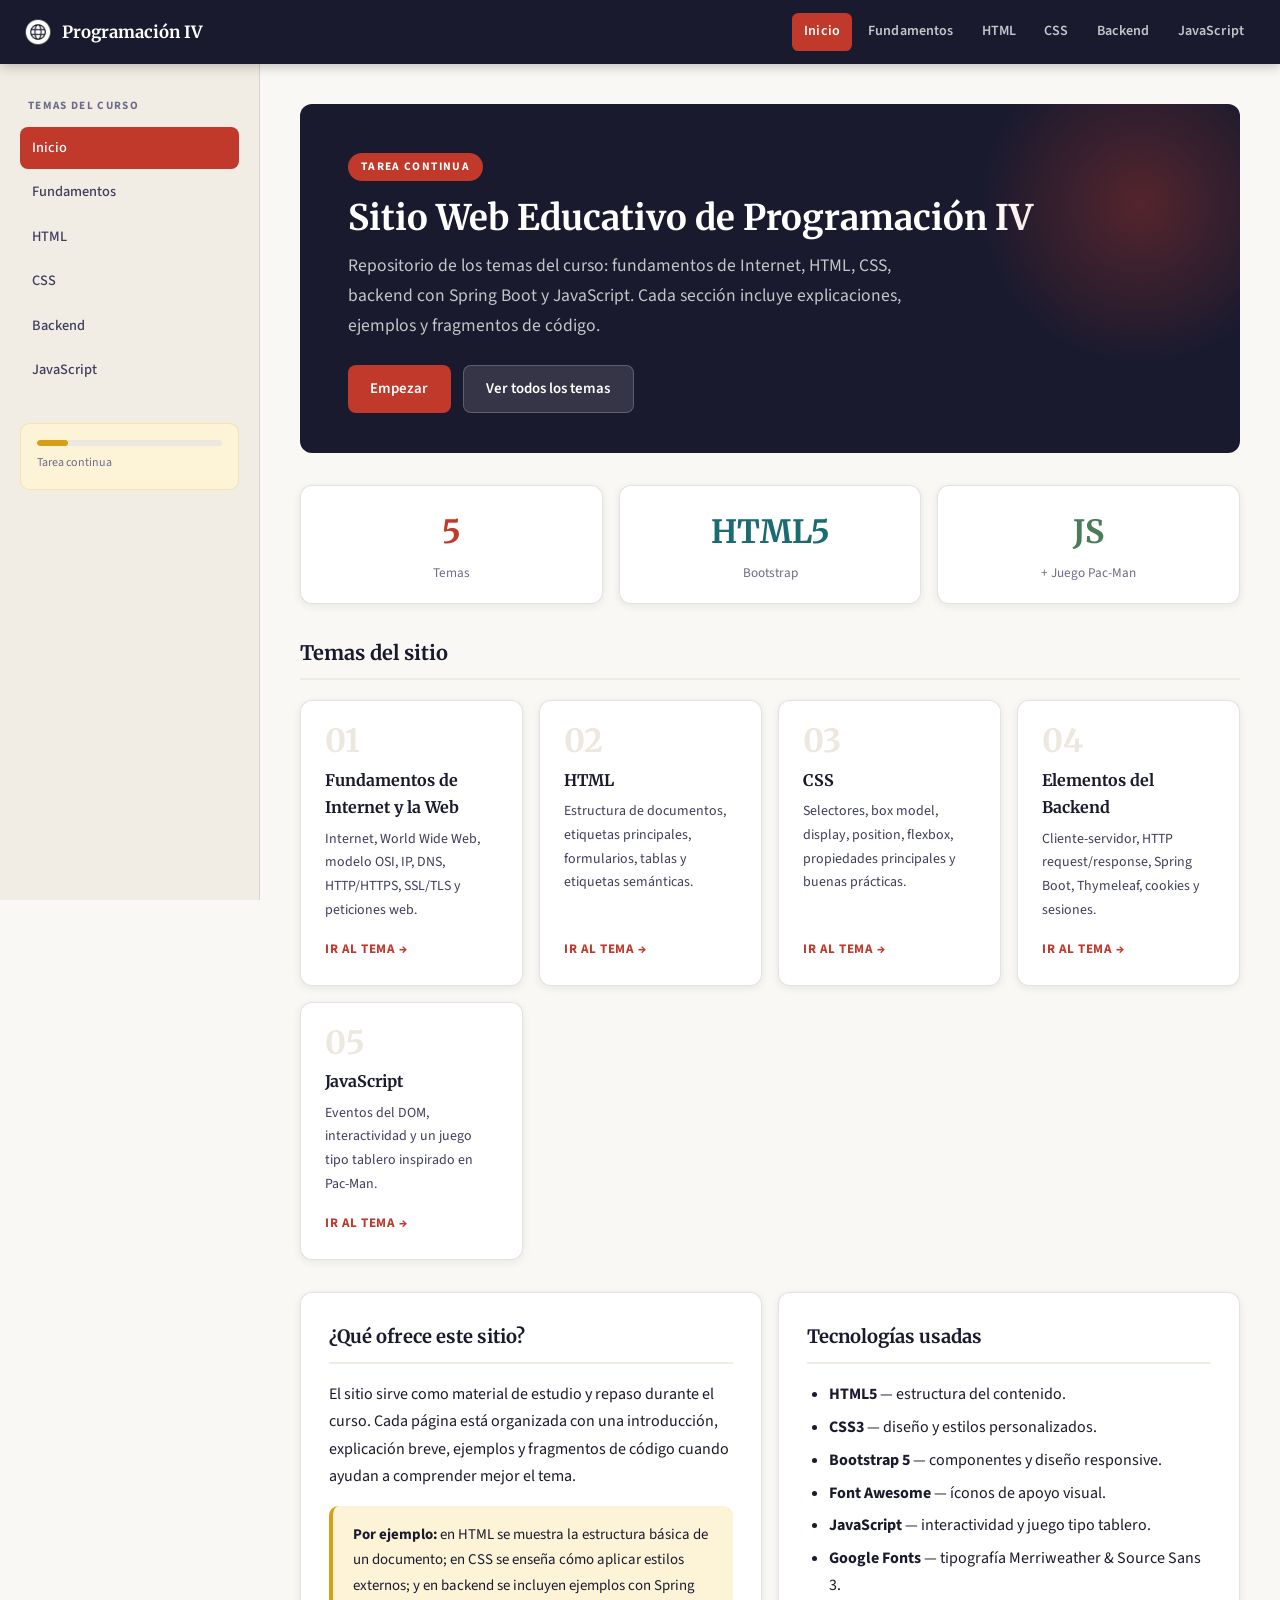
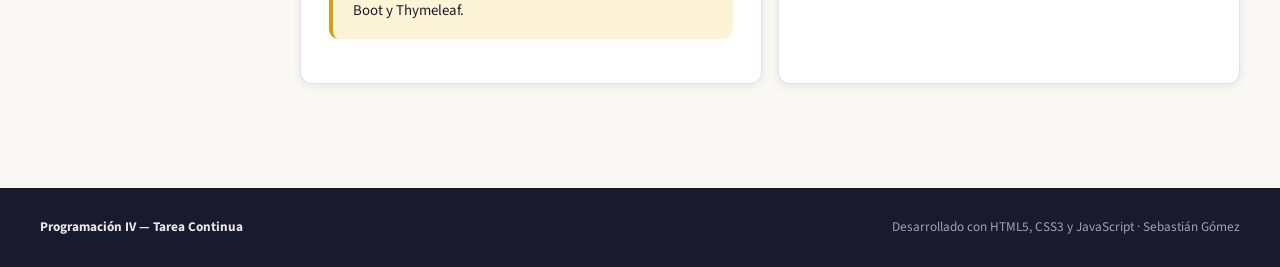
==== index.html @ 3679282c "Pagina terminada" ====
<!DOCTYPE html>
<html lang="es">
<head>
    <meta charset="UTF-8">
    <meta name="viewport" content="width=device-width, initial-scale=1.0">
    <title>Inicio | Programación IV</title>
    <link rel="stylesheet" href="css/styles.css">
</head>
<body>

<header class="topbar" id="topbar"></header>

<div class="page-shell">
    <aside class="sidebar" id="sidebar"></aside>

    <main class="content">
        <section class="hero-index">
            <span style="display:inline-block;background:var(--accent);color:#fff;font-size:.72rem;font-weight:700;letter-spacing:.12em;text-transform:uppercase;padding:.25rem .8rem;border-radius:99px;margin-bottom:1rem;">Tarea Continua</span>
            <h1>Sitio Web Educativo de Programación IV</h1>
            <p class="lead">Repositorio de los temas del curso: fundamentos de Internet, HTML, CSS, backend con Spring Boot y JavaScript. Cada sección incluye explicaciones, ejemplos y fragmentos de código.</p>
            <div class="hero-ctas">
                <a href="fundamentos.html" class="btn-edu btn-primary-edu">Empezar</a>
                <a href="#temas" class="btn-edu btn-ghost-edu">Ver todos los temas</a>
            </div>
        </section>


        <div style="display:flex;flex-wrap:wrap;gap:1rem;margin-bottom:2rem;">
            <div style="flex:1;min-width:140px;background:#fff;border:1px solid var(--rule);border-radius:.75rem;padding:1.2rem;box-shadow:var(--shadow-sm);text-align:center;">
                <div style="font-family:'Merriweather',serif;font-size:2rem;font-weight:700;color:var(--accent);">5</div>
                <div style="font-size:.83rem;color:var(--ink-muted);margin-top:.15rem;">Temas</div>
            </div>
            <div style="flex:1;min-width:140px;background:#fff;border:1px solid var(--rule);border-radius:.75rem;padding:1.2rem;box-shadow:var(--shadow-sm);text-align:center;">
                <div style="font-family:'Merriweather',serif;font-size:2rem;font-weight:700;color:var(--teal);">HTML5</div>
                <div style="font-size:.83rem;color:var(--ink-muted);margin-top:.15rem;">Bootstrap</div>
            </div>
            <div style="flex:1;min-width:140px;background:#fff;border:1px solid var(--rule);border-radius:.75rem;padding:1.2rem;box-shadow:var(--shadow-sm);text-align:center;">
                <div style="font-family:'Merriweather',serif;font-size:2rem;font-weight:700;color:var(--sage);">JS</div>
                <div style="font-size:.83rem;color:var(--ink-muted);margin-top:.15rem;">+ Juego Pac-Man</div>
            </div>
        </div>

        <!-- Temas -->
        <h2 class="section-heading" id="temas">Temas del sitio</h2>
        <div class="topic-grid">
            <a class="topic-card" href="fundamentos.html">
                <div class="tc-num">01</div>
                <h3>Fundamentos de Internet y la Web</h3>
                <p>Internet, World Wide Web, modelo OSI, IP, DNS, HTTP/HTTPS, SSL/TLS y peticiones web.</p>
                <span class="tc-link">Ir al tema →</span>
            </a>
            <a class="topic-card" href="html.html">
                <div class="tc-num">02</div>
                <h3>HTML</h3>
                <p>Estructura de documentos, etiquetas principales, formularios, tablas y etiquetas semánticas.</p>
                <span class="tc-link">Ir al tema →</span>
            </a>
            <a class="topic-card" href="css.html">
                <div class="tc-num">03</div>
                <h3>CSS</h3>
                <p>Selectores, box model, display, position, flexbox, propiedades principales y buenas prácticas.</p>
                <span class="tc-link">Ir al tema →</span>
            </a>
            <a class="topic-card" href="backend.html">
                <div class="tc-num">04</div>
                <h3>Elementos del Backend</h3>
                <p>Cliente-servidor, HTTP request/response, Spring Boot, Thymeleaf, cookies y sesiones.</p>
                <span class="tc-link">Ir al tema →</span>
            </a>
            <a class="topic-card" href="javascript.html">
                <div class="tc-num">05</div>
                <h3>JavaScript</h3>
                <p>Eventos del DOM, interactividad y un juego tipo tablero inspirado en Pac-Man.</p>
                <span class="tc-link">Ir al tema →</span>
            </a>
        </div>


        <div style="display:grid;grid-template-columns:1fr 1fr;gap:1rem;margin-bottom:2rem;">
            <div class="edu-card">
                <h2>¿Qué ofrece este sitio?</h2>
                <p>El sitio sirve como material de estudio y repaso durante el curso. Cada página está organizada con una introducción, explicación breve, ejemplos y fragmentos de código cuando ayudan a comprender mejor el tema.</p>
                <div class="callout tip">
                    <div><strong>Por ejemplo:</strong> en HTML se muestra la estructura básica de un documento; en CSS se enseña cómo aplicar estilos externos; y en backend se incluyen ejemplos con Spring Boot y Thymeleaf.</div>
                </div>
            </div>
            <div class="edu-card">
                <h2>Tecnologías usadas</h2>
                <ul>
                    <li><strong>HTML5</strong> — estructura del contenido.</li>
                    <li><strong>CSS3</strong> — diseño y estilos personalizados.</li>
                    <li><strong>Bootstrap 5</strong> — componentes y diseño responsive.</li>
                    <li><strong>Font Awesome</strong> — íconos de apoyo visual.</li>
                    <li><strong>JavaScript</strong> — interactividad y juego tipo tablero.</li>
                    <li><strong>Google Fonts</strong> — tipografía Merriweather &amp; Source Sans 3.</li>
                </ul>
            </div>
        </div>
    </main>
</div>

<footer>
    <div><strong>Programación IV — Tarea Continua</strong></div>
    <div>Desarrollado con HTML5, CSS3 y JavaScript · Sebastián Gómez</div>
</footer>

<script src="js/nav.js"></script>
</body>
</html>
---- css/styles.css ----
@import url('https://fonts.googleapis.com/css2?family=Merriweather:wght@400;700&family=Source+Sans+3:wght@400;500;600;700&family=Fira+Code:wght@400;500&display=swap');

/* ── Design Tokens ─────────────────────────────── */
:root {
  --ink:       #1a1a2e;
  --ink-soft:  #3d3d5c;
  --ink-muted: #6b6b8a;
  --parchment: #faf8f4;
  --cream:     #f2ede4;
  --cream-alt: #ede8df;
  --accent:    #c0392b;
  --accent-lt: #f9e4e2;
  --gold:      #d4a017;
  --gold-lt:   #fdf3d7;
  --teal:      #1a6b72;
  --teal-lt:   #e0f2f3;
  --sage:      #4a7c59;
  --sage-lt:   #e6f2eb;
  --rule:      rgba(26,26,46,.12);
  --shadow-sm: 0 2px 8px rgba(26,26,46,.08);
  --shadow-md: 0 6px 20px rgba(26,26,46,.11);
  --shadow-lg: 0 16px 40px rgba(26,26,46,.14);
  --r:         .75rem;
  --navbar-h:  64px;
}

/* ── Reset & Base ──────────────────────────────── */
*, *::before, *::after { box-sizing: border-box; margin: 0; padding: 0; }
html { scroll-behavior: smooth; font-size: 16px; }
body {
  font-family: 'Source Sans 3', sans-serif;
  background: var(--parchment);
  color: var(--ink);
  line-height: 1.7;
  min-height: 100vh;
  display: flex;
  flex-direction: column;
}
a { color: var(--accent); text-decoration: none; }
a:hover { text-decoration: underline; }
img { max-width: 100%; display: block; }

/* ── Topbar ─────────────────────────────────────── */
.topbar {
  height: var(--navbar-h);
  background: var(--ink);
  display: flex;
  align-items: center;
  padding: 0 1.5rem;
  position: sticky;
  top: 0;
  z-index: 100;
  box-shadow: 0 2px 12px rgba(0,0,0,.25);
  gap: 1rem;
}
.topbar-brand {
  display: flex; align-items: center; gap: .6rem;
  font-family: 'Merriweather', serif;
  font-size: 1.05rem; font-weight: 700;
  color: #fff; white-space: nowrap;
  text-decoration: none;
}
.topbar-brand img { height: 28px; filter: brightness(0) invert(1); }
.topbar-brand:hover { text-decoration: none; color: #fff; }
.topbar-spacer { flex: 1; }
.topbar-nav { display: flex; align-items: center; gap: .25rem; }
.topbar-nav a {
  color: rgba(255,255,255,.75);
  font-size: .88rem; font-weight: 600;
  padding: .45rem .75rem;
  border-radius: .4rem;
  transition: background .15s, color .15s;
  letter-spacing: .01em;
}
.topbar-nav a:hover, .topbar-nav a.active {
  background: rgba(255,255,255,.12);
  color: #fff; text-decoration: none;
}
.topbar-nav a.active { background: var(--accent); color: #fff; }

/* Mobile menu */
.menu-toggle {
  display: none; background: none; border: none;
  color: #fff; font-size: 1.4rem; cursor: pointer; padding: .4rem;
}

/* ── Layout Wrapper ─────────────────────────────── */
.page-shell {
  display: flex; flex: 1;
}

/* ── Sidebar ────────────────────────────────────── */
.sidebar {
  width: 260px; min-width: 260px;
  background: var(--cream);
  border-right: 1px solid var(--rule);
  padding: 2rem 1.25rem;
  position: sticky;
  top: var(--navbar-h);
  height: calc(100vh - var(--navbar-h));
  overflow-y: auto;
  flex-shrink: 0;
}
.sidebar-label {
  font-size: .7rem; font-weight: 700; letter-spacing: .12em;
  color: var(--ink-muted); text-transform: uppercase;
  margin-bottom: .75rem; padding-left: .5rem;
}
.sidebar-nav { list-style: none; display: flex; flex-direction: column; gap: .15rem; }
.sidebar-nav a {
  display: flex; align-items: center; gap: .65rem;
  padding: .55rem .75rem;
  border-radius: .5rem;
  font-size: .9rem; font-weight: 500;
  color: var(--ink-soft);
  transition: background .15s, color .15s;
}
.sidebar-nav a:hover { background: var(--cream-alt); color: var(--ink); text-decoration: none; }
.sidebar-nav a.active { background: var(--accent); color: #fff; }
.sidebar-nav a .icon { font-size: 1rem; width: 20px; text-align: center; }
.sidebar-progress {
  margin-top: 2rem; padding: 1rem; background: var(--gold-lt);
  border-radius: .6rem; border: 1px solid rgba(212,160,23,.2);
}
.sidebar-progress-title { font-size: .75rem; font-weight: 700; color: var(--ink-soft); margin-bottom: .6rem; letter-spacing: .05em; text-transform: uppercase; }
.prog-bar { height: 6px; background: var(--cream-alt); border-radius: 99px; overflow: hidden; }
.prog-fill { height: 100%; background: var(--gold); border-radius: 99px; width: 0; transition: width .6s ease; }

/* ── Main Content ───────────────────────────────── */
.content { flex: 1; min-width: 0; padding: 2.5rem 2.5rem 3rem; }

/* ── Breadcrumb ─────────────────────────────────── */
.breadcrumb-edu {
  display: flex; align-items: center; gap: .4rem;
  font-size: .82rem; color: var(--ink-muted);
  margin-bottom: 1.5rem;
}
.breadcrumb-edu a { color: var(--ink-muted); }
.breadcrumb-edu a:hover { color: var(--accent); }
.breadcrumb-edu .sep { opacity: .4; }
.breadcrumb-edu .cur { color: var(--accent); font-weight: 600; }

/* ── Hero Header ────────────────────────────────── */
.topic-header {
  background: var(--ink);
  color: #fff;
  border-radius: var(--r);
  padding: 2.5rem 2.5rem 2rem;
  margin-bottom: 2rem;
  position: relative;
  overflow: hidden;
}
.topic-header::before {
  content: '';
  position: absolute; inset: 0;
  background: url('data:image/svg+xml,<svg xmlns="http://www.w3.org/2000/svg" viewBox="0 0 400 200"><circle cx="340" cy="20" r="120" fill="rgba(255,255,255,.03)"/><circle cx="50" cy="180" r="80" fill="rgba(255,255,255,.02)"/></svg>') no-repeat;
  background-size: cover;
}
.topic-header > * { position: relative; }
.topic-badge {
  display: inline-block;
  background: var(--accent); color: #fff;
  font-size: .72rem; font-weight: 700; letter-spacing: .1em;
  text-transform: uppercase; padding: .25rem .75rem;
  border-radius: 99px; margin-bottom: 1rem;
}
.topic-header h1 {
  font-family: 'Merriweather', serif;
  font-size: 2rem; font-weight: 700;
  line-height: 1.25; margin-bottom: .75rem;
}
.topic-header .lead {
  font-size: 1.05rem; color: rgba(255,255,255,.78); max-width: 680px;
}
.topic-header .meta {
  display: flex; flex-wrap: wrap; gap: 1rem;
  margin-top: 1.25rem; font-size: .83rem; color: rgba(255,255,255,.55);
}
.topic-header .meta span { display: flex; align-items: center; gap: .35rem; }

/* ── Section Cards ──────────────────────────────── */
.edu-card {
  background: #fff;
  border: 1px solid var(--rule);
  border-radius: var(--r);
  padding: 1.75rem;
  margin-bottom: 1.5rem;
  box-shadow: var(--shadow-sm);
}
.edu-card + .edu-card { }
.edu-card h2 {
  font-family: 'Merriweather', serif;
  font-size: 1.15rem; font-weight: 700;
  color: var(--ink);
  padding-bottom: .6rem;
  border-bottom: 2px solid var(--cream);
  margin-bottom: 1.1rem;
  display: flex; align-items: center; gap: .5rem;
}
.edu-card h2 .num {
  background: var(--accent); color: #fff;
  font-family: 'Source Sans 3', sans-serif;
  font-size: .72rem; font-weight: 700;
  padding: .1rem .45rem; border-radius: .3rem;
  letter-spacing: .05em;
}
.edu-card h3 {
  font-size: 1rem; font-weight: 700;
  color: var(--ink-soft); margin: 1.1rem 0 .5rem;
}
.edu-card p { margin-bottom: .75rem; }
.edu-card ul, .edu-card ol { padding-left: 1.4rem; margin-bottom: .75rem; }
.edu-card li { margin-bottom: .35rem; }

/* ── Code Blocks ────────────────────────────────── */
.code-wrap { position: relative; margin: 1rem 0; }
.code-lang {
  position: absolute; top: .6rem; right: .75rem;
  font-family: 'Fira Code', monospace;
  font-size: .65rem; font-weight: 500; letter-spacing: .1em;
  color: rgba(255,255,255,.35); text-transform: uppercase;
  pointer-events: none;
}
pre {
  background: #16213e;
  border: 1px solid rgba(255,255,255,.07);
  border-radius: .6rem;
  padding: 1.3rem 1.5rem 1.3rem 1.25rem;
  overflow-x: auto;
  font-family: 'Fira Code', monospace;
  font-size: .88rem;
  line-height: 1.7;
  color: #e8eaf0;
}
pre code { font-family: inherit; color: inherit; background: none; }
code {
  font-family: 'Fira Code', monospace;
  font-size: .85em;
  background: var(--cream);
  color: var(--accent);
  padding: .1em .35em;
  border-radius: .25rem;
}

/* ── Callout / Note Boxes ───────────────────────── */
.callout {
  border-radius: .6rem;
  padding: 1rem 1.25rem;
  margin: 1rem 0;
  display: flex; gap: .75rem;
  font-size: .93rem;
}
.callout-icon { font-size: 1.2rem; flex-shrink: 0; margin-top: .1rem; }
.callout.info { background: var(--teal-lt); border-left: 4px solid var(--teal); }
.callout.info .callout-icon::before { content: 'ℹ️'; }
.callout.tip  { background: var(--gold-lt);  border-left: 4px solid var(--gold); }
.callout.tip  .callout-icon::before { content: '💡'; }
.callout.warn { background: var(--accent-lt); border-left: 4px solid var(--accent); }
.callout.warn .callout-icon::before { content: '⚠️'; }
.callout.good { background: var(--sage-lt); border-left: 4px solid var(--sage); }
.callout.good .callout-icon::before { content: '✅'; }
.callout p:last-child { margin-bottom: 0; }

/* ── Tables ─────────────────────────────────────── */
.edu-table-wrap { overflow-x: auto; margin: 1rem 0; }
.edu-table {
  width: 100%; border-collapse: collapse;
  font-size: .9rem;
}
.edu-table th {
  background: var(--ink); color: #fff;
  font-family: 'Source Sans 3', sans-serif;
  font-size: .78rem; font-weight: 700; letter-spacing: .06em; text-transform: uppercase;
  padding: .7rem 1rem; text-align: left;
}
.edu-table td { padding: .65rem 1rem; border-bottom: 1px solid var(--rule); vertical-align: top; }
.edu-table tr:nth-child(even) td { background: var(--cream); }
.edu-table tr:hover td { background: var(--gold-lt); }
.edu-table code { font-size: .82em; }

/* ── OSI Layer Cards ────────────────────────────── */
.osi-grid { display: grid; grid-template-columns: repeat(auto-fill, minmax(140px,1fr)); gap: .75rem; margin: 1rem 0; }
.osi-card {
  border-radius: .6rem; padding: .8rem; text-align: center;
  border: 1px solid var(--rule); font-size: .82rem;
  transition: transform .15s;
}
.osi-card:hover { transform: translateY(-2px); box-shadow: var(--shadow-sm); }
.osi-num { font-family: 'Merriweather', serif; font-size: 1.5rem; font-weight: 700; margin-bottom: .2rem; }
.osi-name { font-weight: 700; font-size: .85rem; }
.osi-desc { color: var(--ink-muted); font-size: .75rem; margin-top: .25rem; }

/* ── Index page specifics ───────────────────────── */
.hero-index {
  background: var(--ink);
  color: #fff; border-radius: var(--r);
  padding: 3rem 3rem 2.5rem;
  margin-bottom: 2rem; position: relative; overflow: hidden;
}
.hero-index::after {
  content: '';
  position: absolute; right: -60px; top: -60px;
  width: 320px; height: 320px;
  background: radial-gradient(circle, rgba(192,57,43,.35) 0%, transparent 70%);
  pointer-events: none;
}
.hero-index > * { position: relative; }
.hero-index h1 {
  font-family: 'Merriweather', serif;
  font-size: 2.2rem; line-height: 1.2; margin-bottom: .75rem;
}
.hero-index .lead { color: rgba(255,255,255,.75); font-size: 1.1rem; max-width: 600px; margin-bottom: 1.5rem; }
.hero-ctas { display: flex; flex-wrap: wrap; gap: .75rem; }
.btn-edu {
  display: inline-flex; align-items: center; gap: .4rem;
  padding: .65rem 1.4rem; border-radius: .5rem;
  font-weight: 600; font-size: .93rem;
  cursor: pointer; border: none; transition: filter .15s, transform .1s;
  text-decoration: none;
}
.btn-edu:hover { filter: brightness(1.08); transform: translateY(-1px); text-decoration: none; }
.btn-primary-edu { background: var(--accent); color: #fff; }
.btn-ghost-edu { background: rgba(255,255,255,.12); color: #fff; border: 1px solid rgba(255,255,255,.2); }
.btn-ghost-edu:hover { background: rgba(255,255,255,.18); color: #fff; }

/* Topic cards on index */
.topic-grid { display: grid; grid-template-columns: repeat(auto-fill, minmax(220px,1fr)); gap: 1rem; margin-bottom: 2rem; }
.topic-card {
  background: #fff; border: 1px solid var(--rule); border-radius: var(--r);
  padding: 1.5rem; display: flex; flex-direction: column;
  box-shadow: var(--shadow-sm); transition: box-shadow .2s, transform .2s;
  text-decoration: none; color: var(--ink);
}
.topic-card:hover { box-shadow: var(--shadow-md); transform: translateY(-3px); text-decoration: none; color: var(--ink); }
.topic-card .tc-num {
  font-family: 'Merriweather', serif;
  font-size: 2rem; font-weight: 700;
  color: var(--cream-alt); line-height: 1; margin-bottom: .6rem;
}
.topic-card .tc-icon { font-size: 1.8rem; margin-bottom: .5rem; }
.topic-card h3 { font-family: 'Merriweather', serif; font-size: 1rem; margin-bottom: .4rem; }
.topic-card p { font-size: .87rem; color: var(--ink-soft); flex: 1; margin-bottom: 1rem; }
.topic-card .tc-link {
  font-size: .82rem; font-weight: 700; color: var(--accent);
  letter-spacing: .04em; text-transform: uppercase;
  display: flex; align-items: center; gap: .3rem;
}

/* Section heading on index */
.section-heading {
  font-family: 'Merriweather', serif;
  font-size: 1.25rem; color: var(--ink);
  margin-bottom: 1.25rem;
  padding-bottom: .5rem;
  border-bottom: 2px solid var(--cream);
}

/* ── Footer ─────────────────────────────────────── */
footer {
  background: var(--ink); color: rgba(255,255,255,.6);
  font-size: .83rem; padding: 1.75rem 2.5rem;
  display: flex; justify-content: space-between; align-items: center;
  gap: 1rem; flex-wrap: wrap;
}
footer strong { color: rgba(255,255,255,.9); }

/* ── Game Styles ────────────────────────────────── */
.game-section { background: #fff; border: 1px solid var(--rule); border-radius: var(--r); padding: 1.75rem; margin-bottom: 1.5rem; }
.game-board {
  display: inline-grid;
  gap: 2px;
  background: #1a1a2e;
  padding: 8px;
  border-radius: .5rem;
  max-width: 100%; overflow: auto;
}
.game-cell {
  width: 34px; height: 34px;
  border-radius: 4px;
  display: flex; align-items: center; justify-content: center;
  font-size: 1.1rem; position: relative;
}
.wall { background: #2d3561; }
.path { background: #0a0f1f; cursor: default; }
.path .dot {
  width: 7px; height: 7px; border-radius: 50%;
  background: #f0c040; box-shadow: 0 0 4px #f0c040;
}
.player { background: #1a3a60; }
.enemy { background: #3a1a1a; }
.game-panel {
  background: var(--ink); color: #fff;
  border-radius: .6rem; padding: 1.25rem; font-size: .9rem;
}
.game-panel .stat { display: flex; justify-content: space-between; padding: .4rem 0; border-bottom: 1px solid rgba(255,255,255,.08); }
.game-panel .stat:last-of-type { border-bottom: none; }
.game-panel .stat strong { color: rgba(255,255,255,.55); font-weight: 600; }
.game-panel .stat span { font-weight: 700; color: #f0c040; }
.legend-item { display: flex; align-items: center; gap: .5rem; font-size: .82rem; color: rgba(255,255,255,.6); margin-top: .4rem; }
.legend-dot { width: 14px; height: 14px; border-radius: 3px; flex-shrink: 0; }

/* ── Responsive ─────────────────────────────────── */
@media (max-width: 900px) {
  .sidebar { display: none; }
  .sidebar.open { display: block; position: fixed; z-index: 99; top: var(--navbar-h); left: 0; height: calc(100vh - var(--navbar-h)); box-shadow: var(--shadow-lg); }
  .menu-toggle { display: block; }
  .content { padding: 1.5rem 1.25rem 2rem; }
  .hero-index { padding: 2rem 1.5rem; }
  .hero-index h1 { font-size: 1.7rem; }
  .topic-header { padding: 1.75rem 1.5rem; }
  .topic-header h1 { font-size: 1.5rem; }
  footer { flex-direction: column; padding: 1.5rem; text-align: center; }
  .topbar-nav { display: none; }
}
@media (max-width: 600px) {
  .topic-grid { grid-template-columns: 1fr 1fr; }
}
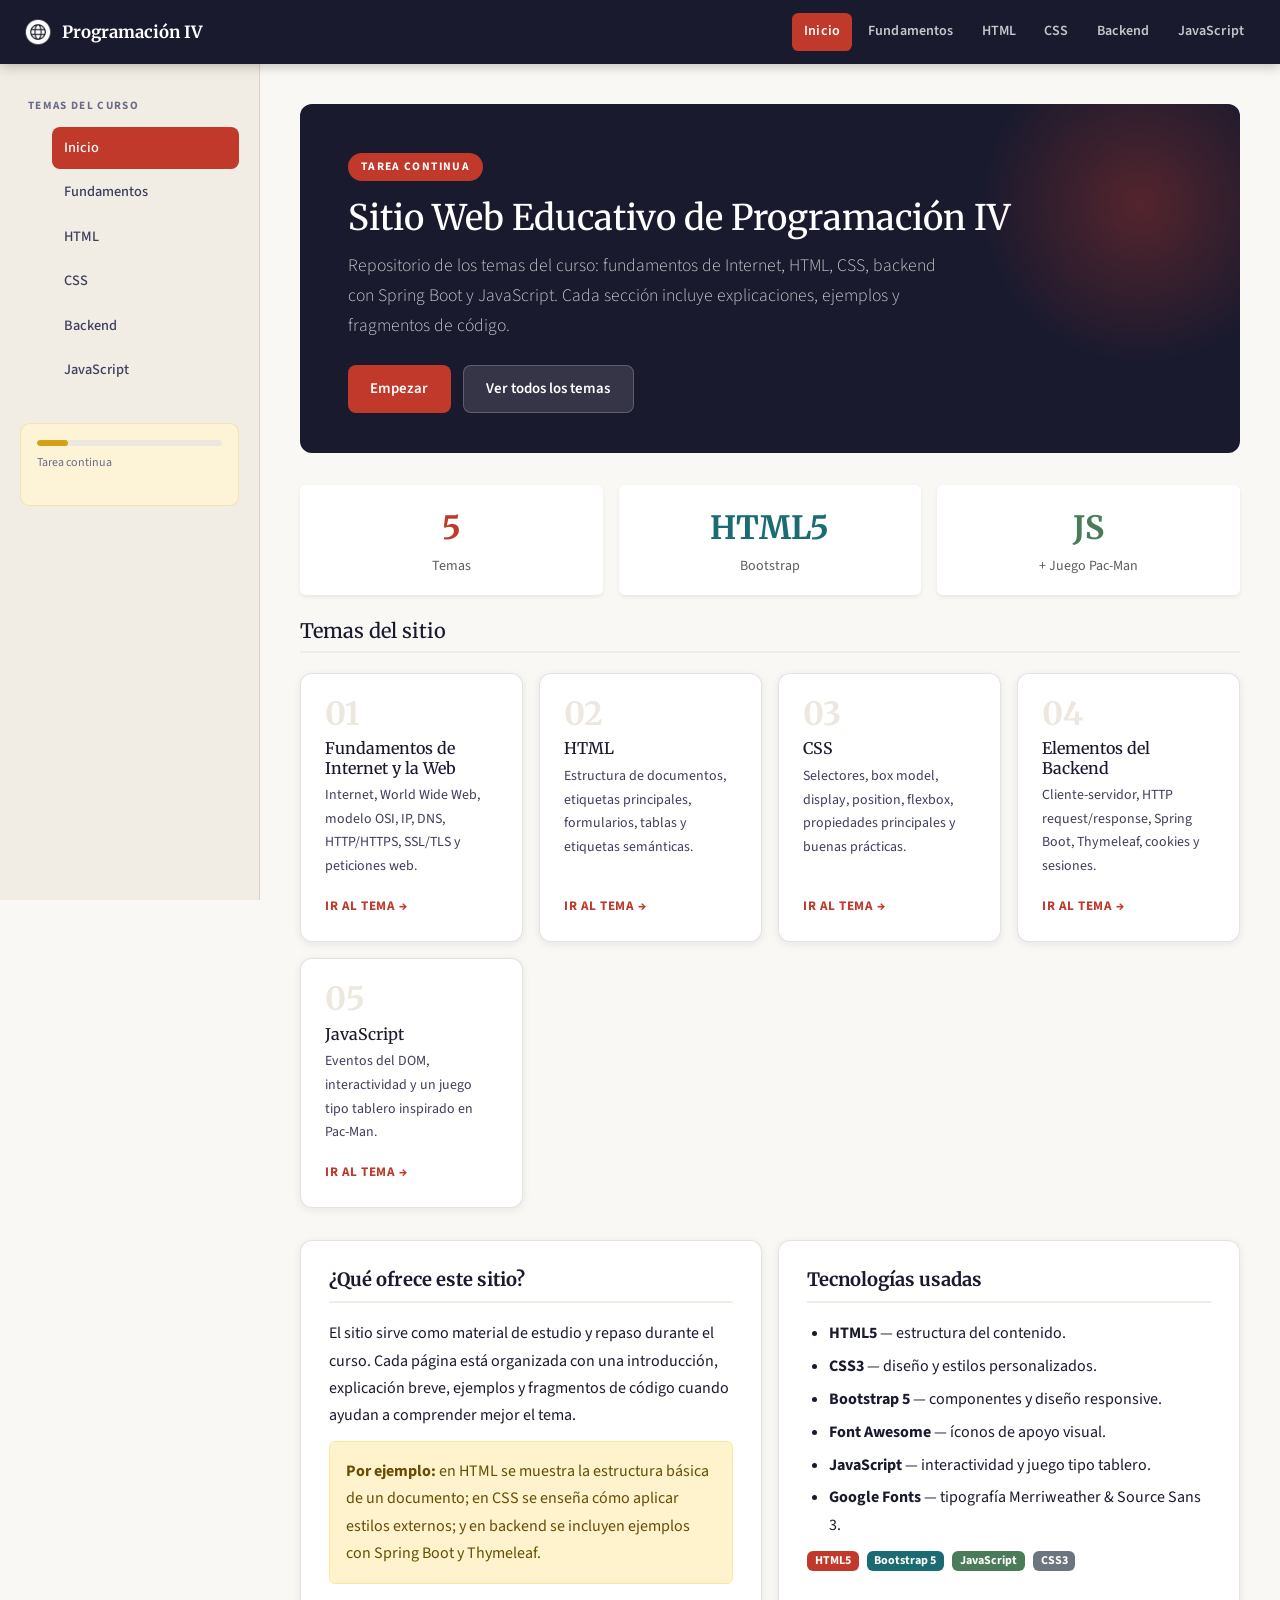
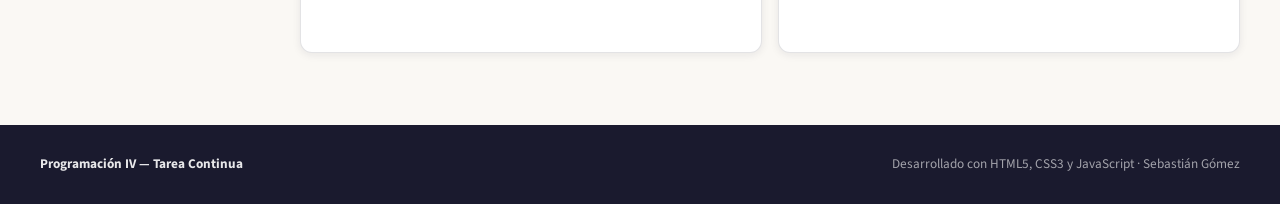
==== commit fa9aceab: "Pagina terminada" ====
--- a/index.html
+++ b/index.html
@@ -4,6 +4,7 @@
     <meta charset="UTF-8">
     <meta name="viewport" content="width=device-width, initial-scale=1.0">
     <title>Inicio | Programación IV</title>
+    <link href="https://cdn.jsdelivr.net/npm/bootstrap@5.3.3/dist/css/bootstrap.min.css" rel="stylesheet">
     <link rel="stylesheet" href="css/styles.css">
 </head>
 <body>
@@ -25,18 +26,31 @@
         </section>
 
 
-        <div style="display:flex;flex-wrap:wrap;gap:1rem;margin-bottom:2rem;">
-            <div style="flex:1;min-width:140px;background:#fff;border:1px solid var(--rule);border-radius:.75rem;padding:1.2rem;box-shadow:var(--shadow-sm);text-align:center;">
-                <div style="font-family:'Merriweather',serif;font-size:2rem;font-weight:700;color:var(--accent);">5</div>
-                <div style="font-size:.83rem;color:var(--ink-muted);margin-top:.15rem;">Temas</div>
+        <!-- Bootstrap row de estadísticas -->
+        <div class="row g-3 mb-4">
+            <div class="col-4">
+                <div class="card text-center border-0 shadow-sm">
+                    <div class="card-body">
+                        <div style="font-family:'Merriweather',serif;font-size:2rem;font-weight:700;color:var(--accent);">5</div>
+                        <div class="text-muted small">Temas</div>
+                    </div>
+                </div>
             </div>
-            <div style="flex:1;min-width:140px;background:#fff;border:1px solid var(--rule);border-radius:.75rem;padding:1.2rem;box-shadow:var(--shadow-sm);text-align:center;">
-                <div style="font-family:'Merriweather',serif;font-size:2rem;font-weight:700;color:var(--teal);">HTML5</div>
-                <div style="font-size:.83rem;color:var(--ink-muted);margin-top:.15rem;">Bootstrap</div>
+            <div class="col-4">
+                <div class="card text-center border-0 shadow-sm">
+                    <div class="card-body">
+                        <div style="font-family:'Merriweather',serif;font-size:2rem;font-weight:700;color:var(--teal);">HTML5</div>
+                        <div class="text-muted small">Bootstrap</div>
+                    </div>
+                </div>
             </div>
-            <div style="flex:1;min-width:140px;background:#fff;border:1px solid var(--rule);border-radius:.75rem;padding:1.2rem;box-shadow:var(--shadow-sm);text-align:center;">
-                <div style="font-family:'Merriweather',serif;font-size:2rem;font-weight:700;color:var(--sage);">JS</div>
-                <div style="font-size:.83rem;color:var(--ink-muted);margin-top:.15rem;">+ Juego Pac-Man</div>
+            <div class="col-4">
+                <div class="card text-center border-0 shadow-sm">
+                    <div class="card-body">
+                        <div style="font-family:'Merriweather',serif;font-size:2rem;font-weight:700;color:var(--sage);">JS</div>
+                        <div class="text-muted small">+ Juego Pac-Man</div>
+                    </div>
+                </div>
             </div>
         </div>
 
@@ -76,24 +90,35 @@
         </div>
 
 
-        <div style="display:grid;grid-template-columns:1fr 1fr;gap:1rem;margin-bottom:2rem;">
-            <div class="edu-card">
-                <h2>¿Qué ofrece este sitio?</h2>
-                <p>El sitio sirve como material de estudio y repaso durante el curso. Cada página está organizada con una introducción, explicación breve, ejemplos y fragmentos de código cuando ayudan a comprender mejor el tema.</p>
-                <div class="callout tip">
-                    <div><strong>Por ejemplo:</strong> en HTML se muestra la estructura básica de un documento; en CSS se enseña cómo aplicar estilos externos; y en backend se incluyen ejemplos con Spring Boot y Thymeleaf.</div>
+        <!-- Bootstrap grid de dos columnas -->
+        <div class="row g-3 mb-4">
+            <div class="col-md-6">
+                <div class="edu-card h-100">
+                    <h2>¿Qué ofrece este sitio?</h2>
+                    <p>El sitio sirve como material de estudio y repaso durante el curso. Cada página está organizada con una introducción, explicación breve, ejemplos y fragmentos de código cuando ayudan a comprender mejor el tema.</p>
+                    <div class="alert alert-warning" role="alert">
+                        <strong>Por ejemplo:</strong> en HTML se muestra la estructura básica de un documento; en CSS se enseña cómo aplicar estilos externos; y en backend se incluyen ejemplos con Spring Boot y Thymeleaf.
+                    </div>
                 </div>
             </div>
-            <div class="edu-card">
-                <h2>Tecnologías usadas</h2>
-                <ul>
-                    <li><strong>HTML5</strong> — estructura del contenido.</li>
-                    <li><strong>CSS3</strong> — diseño y estilos personalizados.</li>
-                    <li><strong>Bootstrap 5</strong> — componentes y diseño responsive.</li>
-                    <li><strong>Font Awesome</strong> — íconos de apoyo visual.</li>
-                    <li><strong>JavaScript</strong> — interactividad y juego tipo tablero.</li>
-                    <li><strong>Google Fonts</strong> — tipografía Merriweather &amp; Source Sans 3.</li>
-                </ul>
+            <div class="col-md-6">
+                <div class="edu-card h-100">
+                    <h2>Tecnologías usadas</h2>
+                    <ul>
+                        <li><strong>HTML5</strong> — estructura del contenido.</li>
+                        <li><strong>CSS3</strong> — diseño y estilos personalizados.</li>
+                        <li><strong>Bootstrap 5</strong> — componentes y diseño responsive.</li>
+                        <li><strong>Font Awesome</strong> — íconos de apoyo visual.</li>
+                        <li><strong>JavaScript</strong> — interactividad y juego tipo tablero.</li>
+                        <li><strong>Google Fonts</strong> — tipografía Merriweather &amp; Source Sans 3.</li>
+                    </ul>
+                    <div class="d-flex flex-wrap gap-2 mt-2">
+                        <span class="badge" style="background:var(--accent);">HTML5</span>
+                        <span class="badge" style="background:var(--teal);">Bootstrap 5</span>
+                        <span class="badge" style="background:var(--sage);">JavaScript</span>
+                        <span class="badge bg-secondary">CSS3</span>
+                    </div>
+                </div>
             </div>
         </div>
     </main>
@@ -105,5 +130,6 @@
 </footer>
 
 <script src="js/nav.js"></script>
+<script src="https://cdn.jsdelivr.net/npm/bootstrap@5.3.3/dist/js/bootstrap.bundle.min.js"></script>
 </body>
 </html>
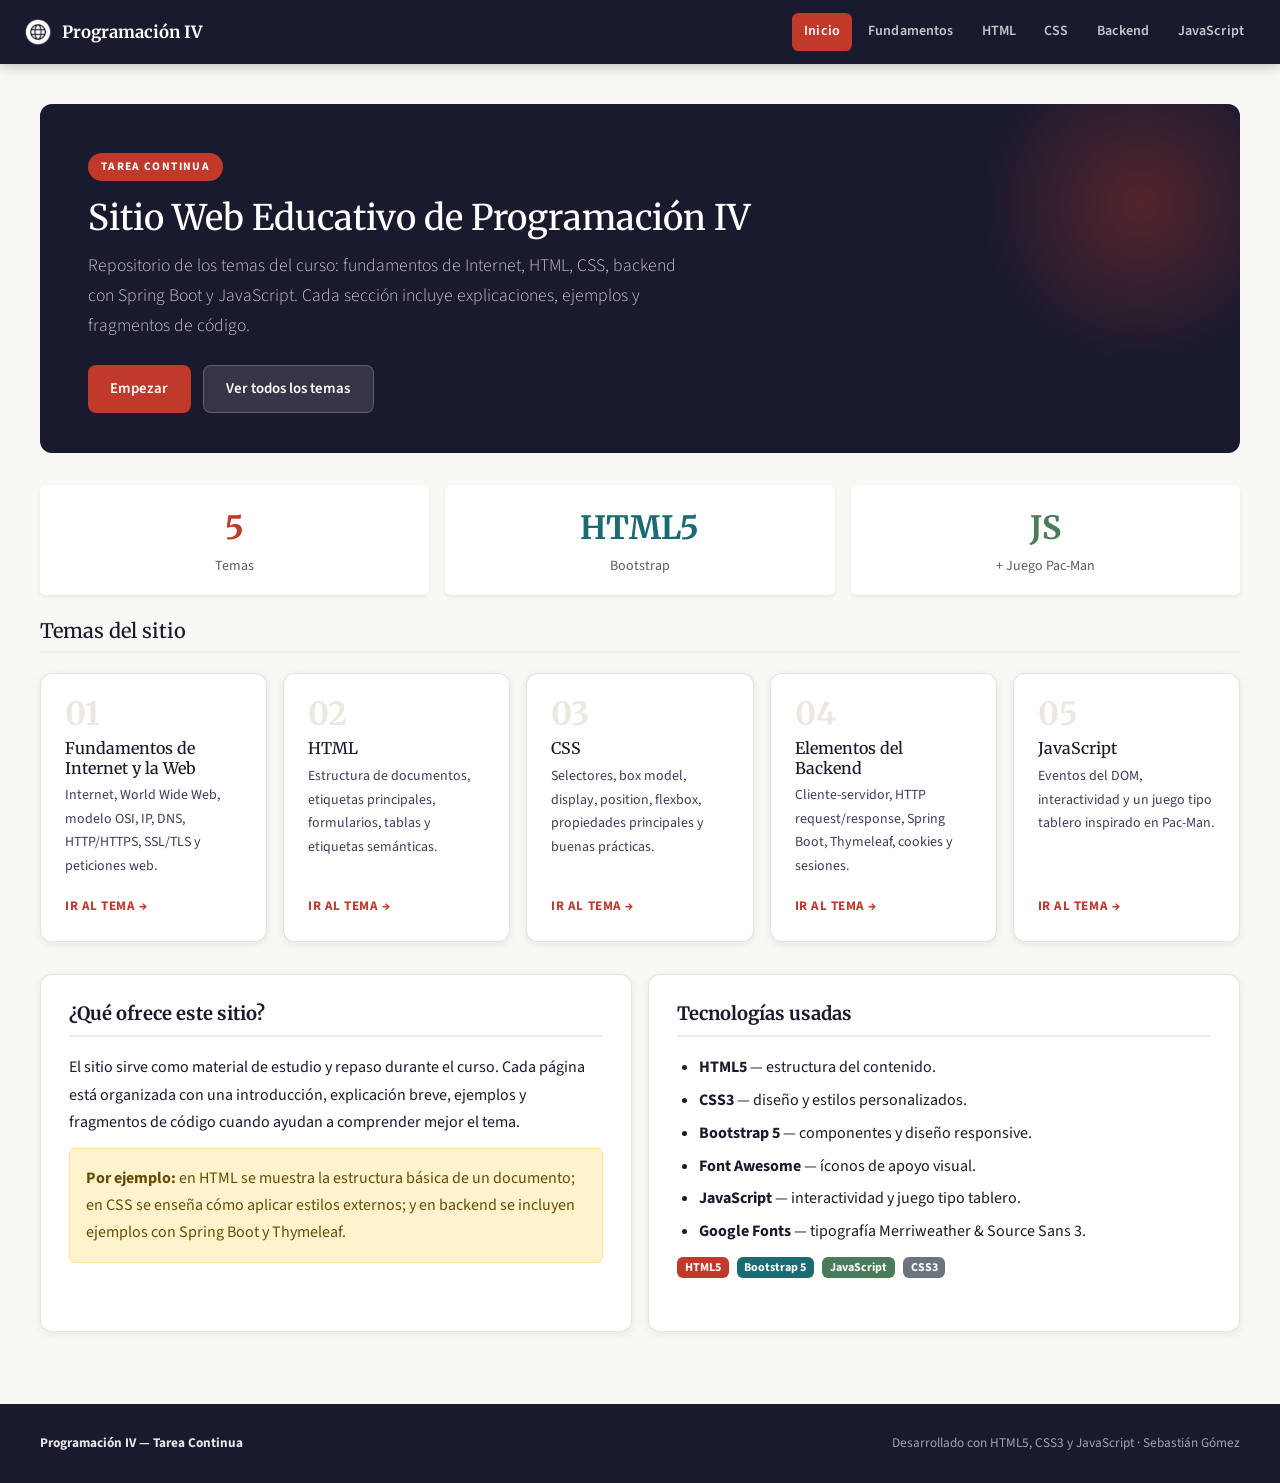
==== commit 0837a5cd: "Casi terminada" ====
--- a/index.html
+++ b/index.html
@@ -9,11 +9,24 @@
 </head>
 <body>
 
-<header class="topbar" id="topbar"></header>
+<header class="topbar" id="topbar">
+    <a class="topbar-brand" href="index.html">
+        <img src="img/web-logo.png" alt="Logo">
+        Programación IV
+    </a>
+    <div class="topbar-spacer"></div>
+    <nav class="topbar-nav">
+        <a href="index.html" class="active">Inicio</a>
+        <a href="fundamentos.html">Fundamentos</a>
+        <a href="html.html">HTML</a>
+        <a href="css.html">CSS</a>
+        <a href="backend.html">Backend</a>
+        <a href="javascript.html">JavaScript</a>
+    </nav>
+    <button class="menu-toggle" onclick="toggleSidebar()" aria-label="Menú">☰</button>
+</header>
 
 <div class="page-shell">
-    <aside class="sidebar" id="sidebar"></aside>
-
     <main class="content">
         <section class="hero-index">
             <span style="display:inline-block;background:var(--accent);color:#fff;font-size:.72rem;font-weight:700;letter-spacing:.12em;text-transform:uppercase;padding:.25rem .8rem;border-radius:99px;margin-bottom:1rem;">Tarea Continua</span>
@@ -25,8 +38,6 @@
             </div>
         </section>
 
-
-        <!-- Bootstrap row de estadísticas -->
         <div class="row g-3 mb-4">
             <div class="col-4">
                 <div class="card text-center border-0 shadow-sm">
@@ -129,7 +140,7 @@
     <div>Desarrollado con HTML5, CSS3 y JavaScript · Sebastián Gómez</div>
 </footer>
 
-<script src="js/nav.js"></script>
+<script src="js/main.js"></script>
 <script src="https://cdn.jsdelivr.net/npm/bootstrap@5.3.3/dist/js/bootstrap.bundle.min.js"></script>
 </body>
 </html>
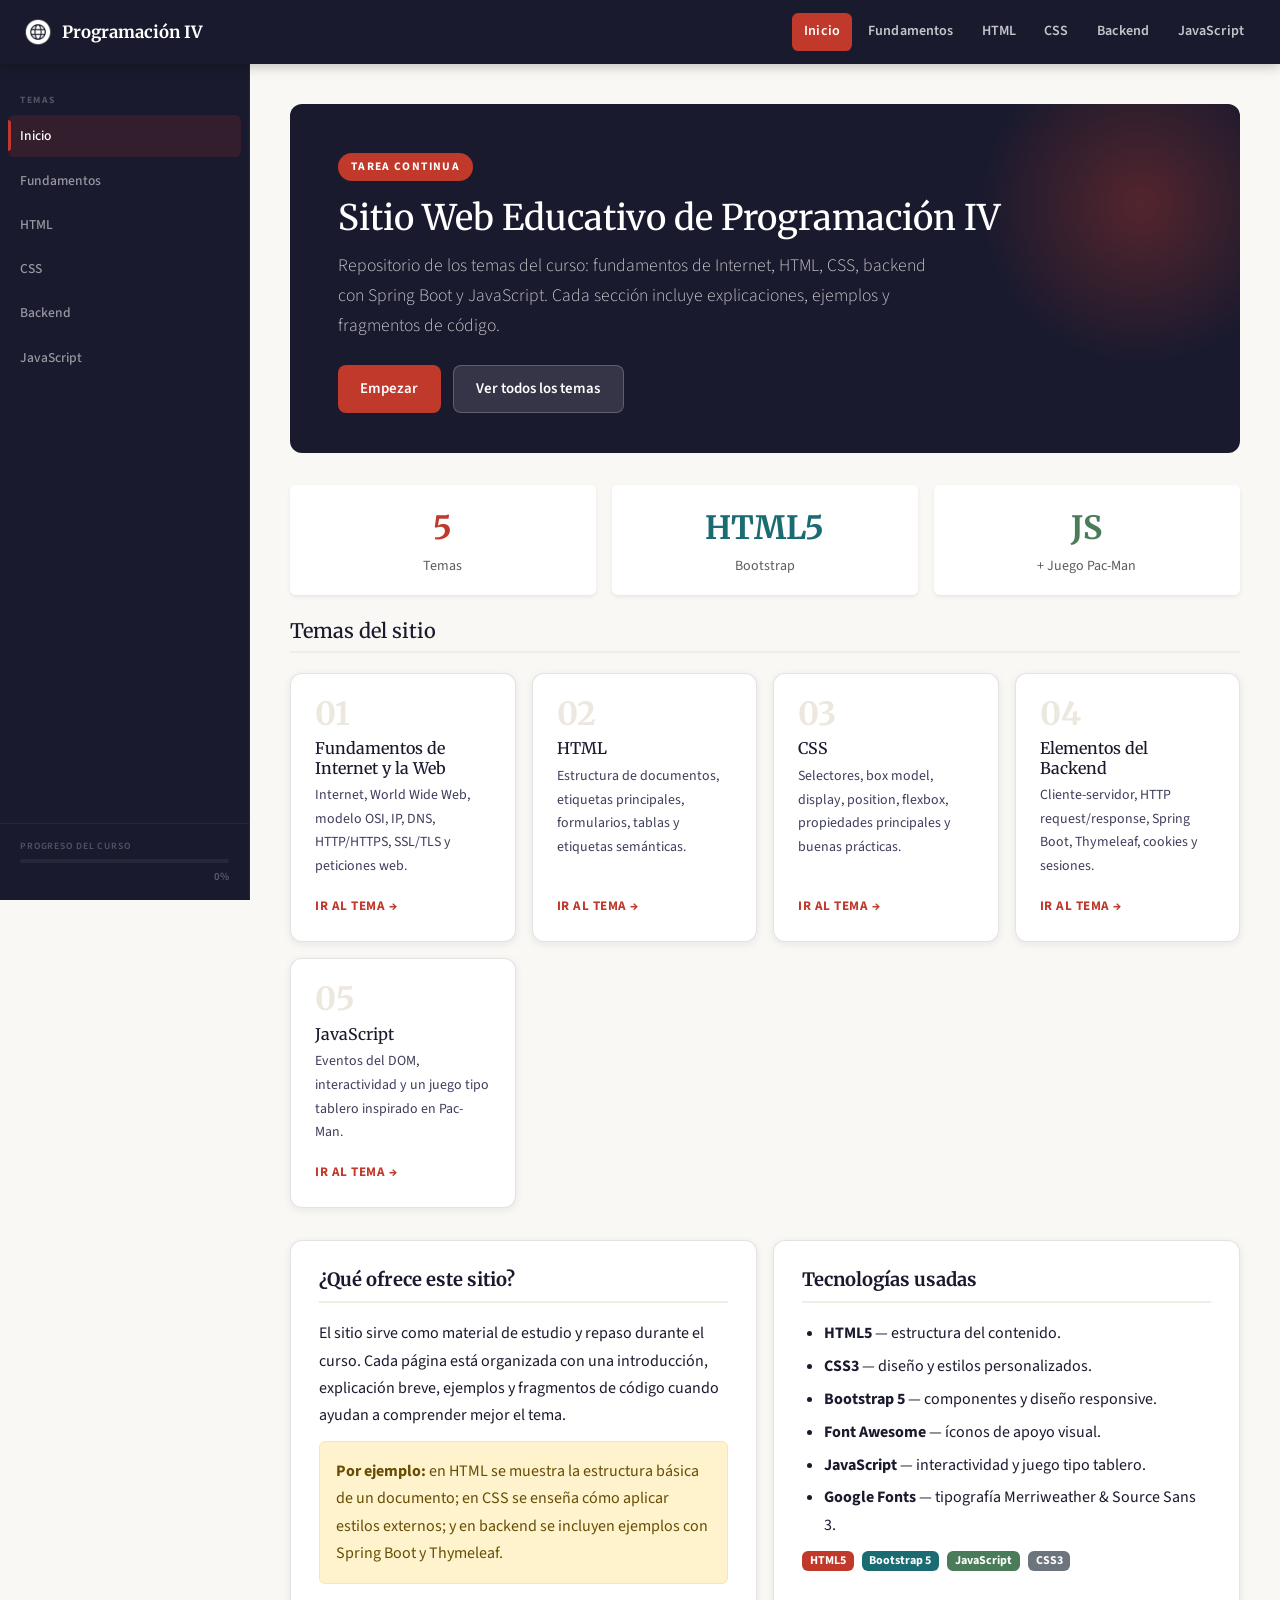
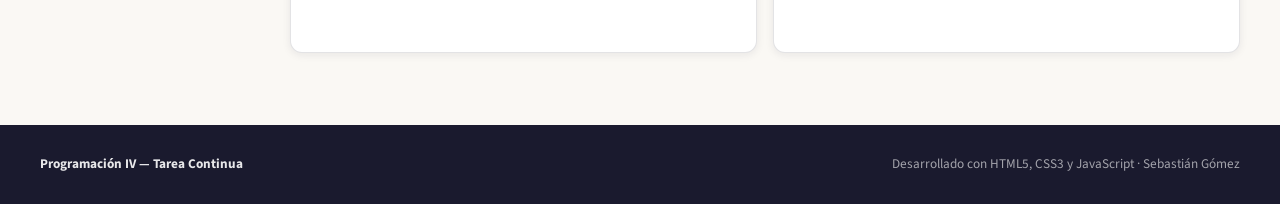
==== commit 2c85ff24: "Finalizado" ====
--- a/index.html
+++ b/index.html
@@ -3,6 +3,7 @@
 <head>
     <meta charset="UTF-8">
     <meta name="viewport" content="width=device-width, initial-scale=1.0">
+    <link rel="icon" href="img/web-logo.png" />
     <title>Inicio | Programación IV</title>
     <link href="https://cdn.jsdelivr.net/npm/bootstrap@5.3.3/dist/css/bootstrap.min.css" rel="stylesheet">
     <link rel="stylesheet" href="css/styles.css">
@@ -23,10 +24,31 @@
         <a href="backend.html">Backend</a>
         <a href="javascript.html">JavaScript</a>
     </nav>
-    <button class="menu-toggle" onclick="toggleSidebar()" aria-label="Menú">☰</button>
 </header>
 
 <div class="page-shell">
+    <aside class="sidebar" id="sidebar">
+        <div class="sidebar-body">
+            <div class="sidebar-section-label">Temas</div>
+            <nav class="sidebar-nav">
+                <a href="index.html" class="active"> Inicio</a>
+                <a href="fundamentos.html"> Fundamentos</a>
+                <a href="html.html"> HTML</a>
+                <a href="css.html"> CSS</a>
+                <a href="backend.html"> Backend</a>
+                <a href="javascript.html"> JavaScript</a>
+            </nav>
+        </div>
+        <div class="sidebar-footer">
+            <div class="sidebar-progress">
+                <span class="sidebar-progress-label">Progreso del curso</span>
+                <div class="sidebar-progress-track">
+                    <div class="sidebar-progress-fill" id="sidebarProgressFill" data-progress="0"></div>
+                </div>
+                <span class="sidebar-progress-text" id="sidebarProgressText">0%</span>
+            </div>
+        </div>
+    </aside>
     <main class="content">
         <section class="hero-index">
             <span style="display:inline-block;background:var(--accent);color:#fff;font-size:.72rem;font-weight:700;letter-spacing:.12em;text-transform:uppercase;padding:.25rem .8rem;border-radius:99px;margin-bottom:1rem;">Tarea Continua</span>
--- a/css/styles.css
+++ b/css/styles.css
@@ -78,53 +78,76 @@
 }
 .topbar-nav a.active { background: var(--accent); color: #fff; }
 
-/* Mobile menu */
-.menu-toggle {
-  display: none; background: none; border: none;
-  color: #fff; font-size: 1.4rem; cursor: pointer; padding: .4rem;
+/* ── Sidebar (integrated) ──────────────────────────── */
+.sidebar {
+  width: 250px; min-width: 250px;
+  background: var(--ink);
+  display: flex; flex-direction: column;
+  position: sticky; top: var(--navbar-h);
+  height: calc(100vh - var(--navbar-h));
+  overflow-y: auto;
+  flex-shrink: 0;
+  border-right: 1px solid rgba(255,255,255,.06);
+}
+.sidebar-body { flex: 1; overflow-y: auto; padding: 1rem 0; }
+.sidebar-section-label {
+  font-size: .6rem; font-weight: 700; letter-spacing: .16em;
+  text-transform: uppercase; color: rgba(255,255,255,.25);
+  padding: .75rem 1.25rem .4rem;
+}
+.sidebar-nav { list-style: none; display: flex; flex-direction: column; gap: 2px; padding: 0 .5rem; }
+.sidebar-nav a {
+  display: flex; align-items: center; gap: .75rem;
+  padding: .6rem .75rem; border-radius: .4rem;
+  color: rgba(255,255,255,.55); font-weight: 500; font-size: .85rem;
+  text-decoration: none;
+  transition: background .2s, color .2s, padding-left .2s;
+  position: relative;
+}
+.sidebar-nav a::before {
+  content: ''; position: absolute; left: 0; top: .35rem; bottom: .35rem; width: 3px;
+  background: var(--accent); border-radius: 0 3px 3px 0;
+  transform: scaleY(0); transition: transform .2s;
+}
+.sidebar-nav a:hover {
+  background: rgba(255,255,255,.06); color: #fff; text-decoration: none;
+  padding-left: .85rem;
+}
+.sidebar-nav a:hover::before { transform: scaleY(1); }
+.sidebar-nav a.active {
+  background: rgba(192,57,43,.15); color: #fff;
+}
+.sidebar-nav a.active::before { transform: scaleY(1); }
+.sidebar-nav a .nav-icon { font-size: 1rem; width: 20px; text-align: center; flex-shrink: 0; }
+
+.sidebar-footer {
+  padding: .85rem 1.25rem;
+  border-top: 1px solid rgba(255,255,255,.06);
+}
+.sidebar-progress { display: flex; flex-direction: column; gap: .3rem; }
+.sidebar-progress-label {
+  font-size: .6rem; font-weight: 600; letter-spacing: .09em;
+  text-transform: uppercase; color: rgba(255,255,255,.25);
+}
+.sidebar-progress-track {
+  height: 4px; background: rgba(255,255,255,.06);
+  border-radius: 99px; overflow: hidden;
+}
+.sidebar-progress-fill {
+  height: 100%; width: 0;
+  background: linear-gradient(90deg, var(--teal), var(--sage));
+  border-radius: 99px;
+  transition: width 1s cubic-bezier(.4,0,.2,1);
+}
+.sidebar-progress-text {
+  font-size: .68rem; font-weight: 600; color: rgba(255,255,255,.3);
+  text-align: right;
 }
 
 /* ── Layout Wrapper ─────────────────────────────── */
 .page-shell {
   display: flex; flex: 1;
 }
-
-/* ── Sidebar ────────────────────────────────────── */
-.sidebar {
-  width: 260px; min-width: 260px;
-  background: var(--cream);
-  border-right: 1px solid var(--rule);
-  padding: 2rem 1.25rem;
-  position: sticky;
-  top: var(--navbar-h);
-  height: calc(100vh - var(--navbar-h));
-  overflow-y: auto;
-  flex-shrink: 0;
-}
-.sidebar-label {
-  font-size: .7rem; font-weight: 700; letter-spacing: .12em;
-  color: var(--ink-muted); text-transform: uppercase;
-  margin-bottom: .75rem; padding-left: .5rem;
-}
-.sidebar-nav { list-style: none; display: flex; flex-direction: column; gap: .15rem; }
-.sidebar-nav a {
-  display: flex; align-items: center; gap: .65rem;
-  padding: .55rem .75rem;
-  border-radius: .5rem;
-  font-size: .9rem; font-weight: 500;
-  color: var(--ink-soft);
-  transition: background .15s, color .15s;
-}
-.sidebar-nav a:hover { background: var(--cream-alt); color: var(--ink); text-decoration: none; }
-.sidebar-nav a.active { background: var(--accent); color: #fff; }
-.sidebar-nav a .icon { font-size: 1rem; width: 20px; text-align: center; }
-.sidebar-progress {
-  margin-top: 2rem; padding: 1rem; background: var(--gold-lt);
-  border-radius: .6rem; border: 1px solid rgba(212,160,23,.2);
-}
-.sidebar-progress-title { font-size: .75rem; font-weight: 700; color: var(--ink-soft); margin-bottom: .6rem; letter-spacing: .05em; text-transform: uppercase; }
-.prog-bar { height: 6px; background: var(--cream-alt); border-radius: 99px; overflow: hidden; }
-.prog-fill { height: 100%; background: var(--gold); border-radius: 99px; width: 0; transition: width .6s ease; }
 
 /* ── Main Content ───────────────────────────────── */
 .content { flex: 1; min-width: 0; padding: 2.5rem 2.5rem 3rem; }
@@ -365,53 +388,51 @@
 footer strong { color: rgba(255,255,255,.9); }
 
 /* ── Game Styles ────────────────────────────────── */
-.game-section { background: #fff; border: 1px solid var(--rule); border-radius: var(--r); padding: 1.75rem; margin-bottom: 1.5rem; }
-.game-board {
-  display: inline-grid;
-  gap: 2px;
-  background: #1a1a2e;
-  padding: 8px;
-  border-radius: .5rem;
-  max-width: 100%; overflow: auto;
-}
-.game-cell {
-  width: 34px; height: 34px;
-  border-radius: 4px;
-  display: flex; align-items: center; justify-content: center;
-  font-size: 1.1rem; position: relative;
-}
+.game-controls { display:flex; flex-wrap:wrap; gap:.75rem; align-items:flex-end; margin-bottom:1.25rem; }
+.game-controls label { font-size:.82rem; font-weight:700; color:var(--ink-muted); display:block; margin-bottom:.25rem; }
+.game-controls input[type=number] {
+  width: 80px; padding: .4rem .6rem;
+  border: 1px solid var(--rule); border-radius: .4rem;
+  font-family: 'Fira Code', monospace; font-size:.9rem;
+  background: var(--parchment); color: var(--ink);
+}
+.btn-game {
+  padding: .5rem 1.1rem; border-radius: .4rem;
+  font-weight: 700; font-size: .88rem; cursor: pointer; border: none;
+  transition: filter .15s;
+}
+.btn-game:hover { filter: brightness(1.1); }
+.btn-game.start { background: var(--sage); color: #fff; }
+.btn-game.restart { background: var(--teal); color: #fff; }
+.game-wrap { display: flex; flex-wrap: wrap; gap: 1.25rem; align-items: flex-start; }
+#gameBoard { display: inline-grid; gap: 2px; background: #101624; padding: 8px; border-radius: .5rem; overflow: auto; max-width: 100%; }
+.game-cell { width: 34px; height: 34px; border-radius: 4px; display: flex; align-items: center; justify-content: center; font-size: 1.1rem; }
 .wall { background: #2d3561; }
 .path { background: #0a0f1f; cursor: default; }
-.path .dot {
-  width: 7px; height: 7px; border-radius: 50%;
-  background: #f0c040; box-shadow: 0 0 4px #f0c040;
-}
+.path .dot { width: 7px; height: 7px; border-radius: 50%; background: #f0c040; box-shadow: 0 0 4px #f0c040; }
 .player { background: #1a3a60; }
-.enemy { background: #3a1a1a; }
-.game-panel {
-  background: var(--ink); color: #fff;
-  border-radius: .6rem; padding: 1.25rem; font-size: .9rem;
-}
-.game-panel .stat { display: flex; justify-content: space-between; padding: .4rem 0; border-bottom: 1px solid rgba(255,255,255,.08); }
-.game-panel .stat:last-of-type { border-bottom: none; }
-.game-panel .stat strong { color: rgba(255,255,255,.55); font-weight: 600; }
-.game-panel .stat span { font-weight: 700; color: #f0c040; }
-.legend-item { display: flex; align-items: center; gap: .5rem; font-size: .82rem; color: rgba(255,255,255,.6); margin-top: .4rem; }
-.legend-dot { width: 14px; height: 14px; border-radius: 3px; flex-shrink: 0; }
+.enemy  { background: #3a1a1a; }
+#gamePanel { background: var(--ink); color: #fff; border-radius: .6rem; padding: 1.25rem; min-width: 180px; font-size: .9rem; }
+#gamePanel .g-stat { display: flex; justify-content: space-between; padding: .35rem 0; border-bottom: 1px solid rgba(255,255,255,.08); }
+#gamePanel .g-stat:last-of-type { border: none; }
+#gamePanel .g-label { color: rgba(255,255,255,.5); font-weight: 600; }
+#gamePanel .g-val   { font-weight: 700; color: #f0c040; }
+#gamePanel .g-status { color: #88e0b0; }
+.legend { margin-top: .75rem; font-size: .8rem; color: rgba(255,255,255,.5); display: flex; flex-direction: column; gap: .3rem; }
+.legend-row { display: flex; align-items: center; gap: .5rem; }
+.l-sq { width: 14px; height: 14px; border-radius: 3px; flex-shrink: 0; }
 
 /* ── Responsive ─────────────────────────────────── */
 @media (max-width: 900px) {
   .sidebar { display: none; }
-  .sidebar.open { display: block; position: fixed; z-index: 99; top: var(--navbar-h); left: 0; height: calc(100vh - var(--navbar-h)); box-shadow: var(--shadow-lg); }
-  .menu-toggle { display: block; }
   .content { padding: 1.5rem 1.25rem 2rem; }
   .hero-index { padding: 2rem 1.5rem; }
   .hero-index h1 { font-size: 1.7rem; }
   .topic-header { padding: 1.75rem 1.5rem; }
   .topic-header h1 { font-size: 1.5rem; }
   footer { flex-direction: column; padding: 1.5rem; text-align: center; }
-  .topbar-nav { display: none; }
 }
 @media (max-width: 600px) {
   .topic-grid { grid-template-columns: 1fr 1fr; }
 }
+
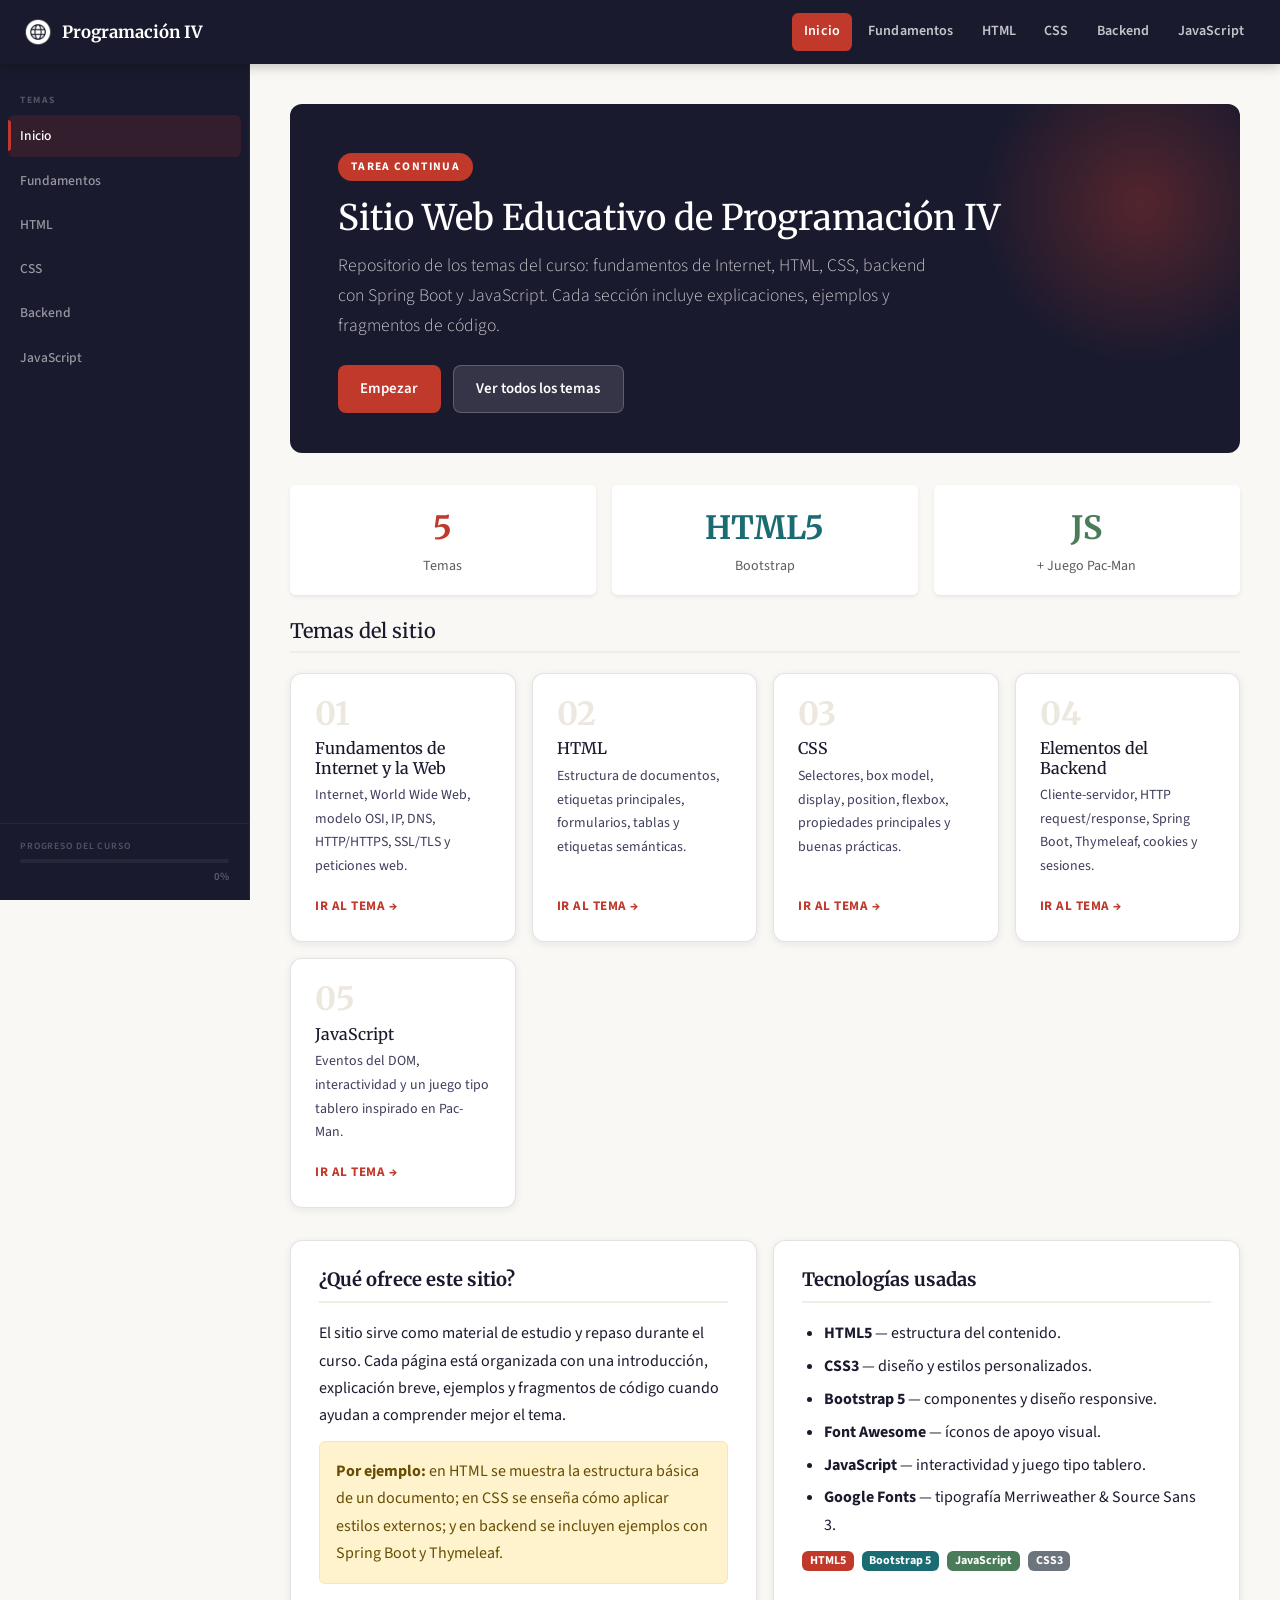
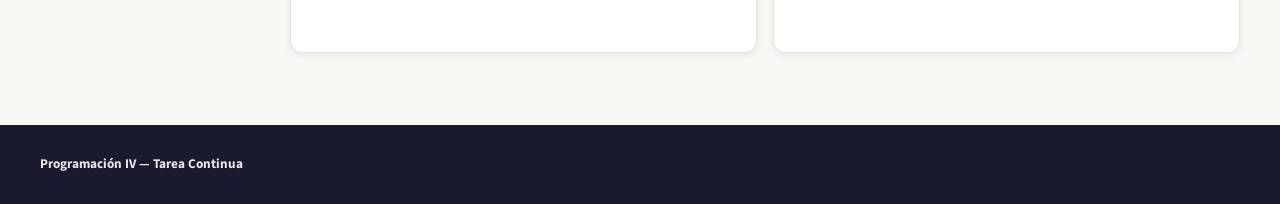
==== commit 5d6542e3: "Finalizado" ====
--- a/index.html
+++ b/index.html
@@ -159,7 +159,6 @@
 
 <footer>
     <div><strong>Programación IV — Tarea Continua</strong></div>
-    <div>Desarrollado con HTML5, CSS3 y JavaScript · Sebastián Gómez</div>
 </footer>
 
 <script src="js/main.js"></script>
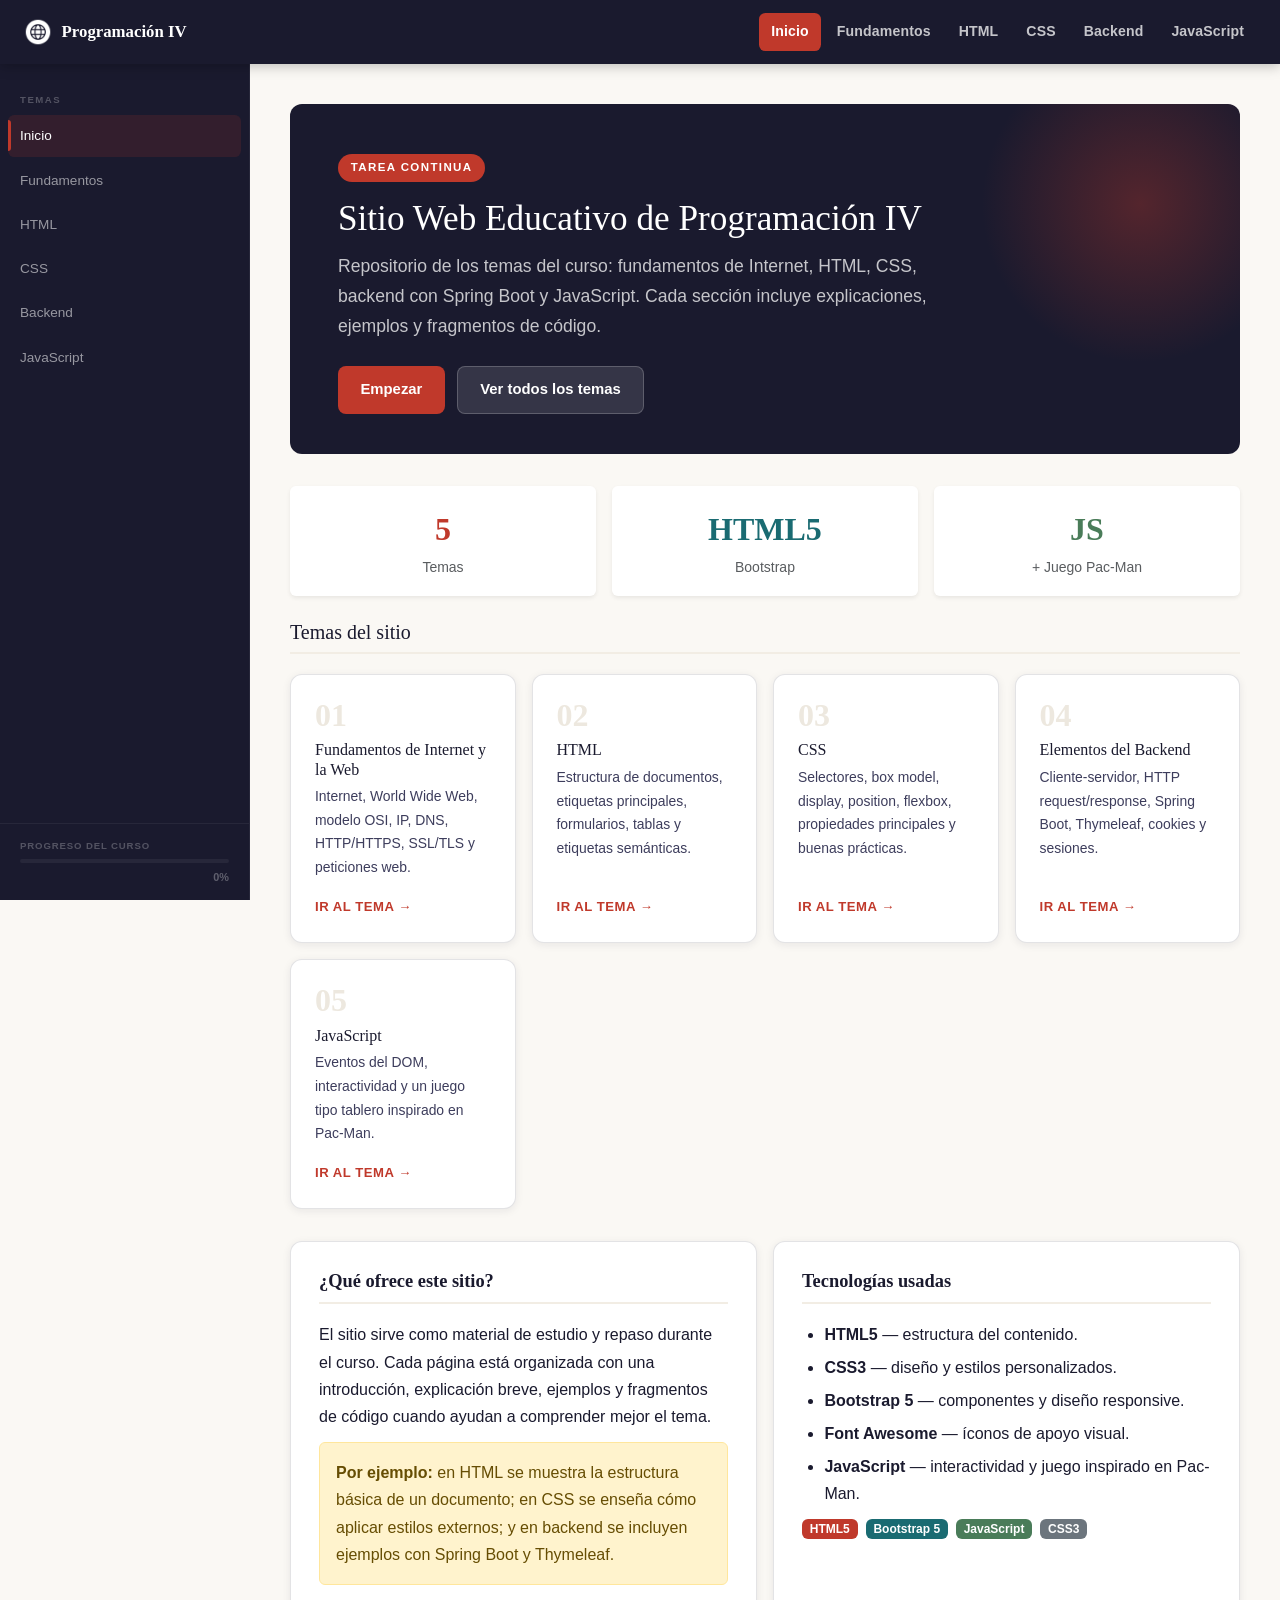
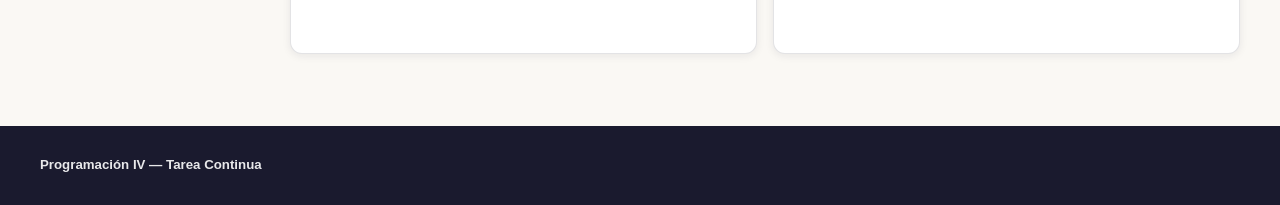
==== commit 2741be22: "Finalizado" ====
--- a/index.html
+++ b/index.html
@@ -64,7 +64,7 @@
             <div class="col-4">
                 <div class="card text-center border-0 shadow-sm">
                     <div class="card-body">
-                        <div style="font-family:'Merriweather',serif;font-size:2rem;font-weight:700;color:var(--accent);">5</div>
+                        <div style="font-family:Georgia, 'Times New Roman', serif;font-size:2rem;font-weight:700;color:var(--accent);">5</div>
                         <div class="text-muted small">Temas</div>
                     </div>
                 </div>
@@ -72,7 +72,7 @@
             <div class="col-4">
                 <div class="card text-center border-0 shadow-sm">
                     <div class="card-body">
-                        <div style="font-family:'Merriweather',serif;font-size:2rem;font-weight:700;color:var(--teal);">HTML5</div>
+                        <div style="font-family:Georgia, 'Times New Roman', serif;font-size:2rem;font-weight:700;color:var(--teal);">HTML5</div>
                         <div class="text-muted small">Bootstrap</div>
                     </div>
                 </div>
@@ -80,7 +80,7 @@
             <div class="col-4">
                 <div class="card text-center border-0 shadow-sm">
                     <div class="card-body">
-                        <div style="font-family:'Merriweather',serif;font-size:2rem;font-weight:700;color:var(--sage);">JS</div>
+                        <div style="font-family:Georgia, 'Times New Roman', serif;font-size:2rem;font-weight:700;color:var(--sage);">JS</div>
                         <div class="text-muted small">+ Juego Pac-Man</div>
                     </div>
                 </div>
@@ -142,8 +142,7 @@
                         <li><strong>CSS3</strong> — diseño y estilos personalizados.</li>
                         <li><strong>Bootstrap 5</strong> — componentes y diseño responsive.</li>
                         <li><strong>Font Awesome</strong> — íconos de apoyo visual.</li>
-                        <li><strong>JavaScript</strong> — interactividad y juego tipo tablero.</li>
-                        <li><strong>Google Fonts</strong> — tipografía Merriweather &amp; Source Sans 3.</li>
+                        <li><strong>JavaScript</strong> — interactividad y juego inspirado en Pac-Man.</li>
                     </ul>
                     <div class="d-flex flex-wrap gap-2 mt-2">
                         <span class="badge" style="background:var(--accent);">HTML5</span>
--- a/css/styles.css
+++ b/css/styles.css
@@ -1,5 +1,3 @@
-@import url('https://fonts.googleapis.com/css2?family=Merriweather:wght@400;700&family=Source+Sans+3:wght@400;500;600;700&family=Fira+Code:wght@400;500&display=swap');
-
 /* ── Design Tokens ─────────────────────────────── */
 :root {
   --ink:       #1a1a2e;
@@ -28,7 +26,7 @@
 *, *::before, *::after { box-sizing: border-box; margin: 0; padding: 0; }
 html { scroll-behavior: smooth; font-size: 16px; }
 body {
-  font-family: 'Source Sans 3', sans-serif;
+  font-family: -apple-system, BlinkMacSystemFont, 'Segoe UI', Roboto, Oxygen, Ubuntu, Cantarell, 'Helvetica Neue', Arial, sans-serif;
   background: var(--parchment);
   color: var(--ink);
   line-height: 1.7;
@@ -55,7 +53,7 @@
 }
 .topbar-brand {
   display: flex; align-items: center; gap: .6rem;
-  font-family: 'Merriweather', serif;
+  font-family: Georgia, 'Times New Roman', serif;
   font-size: 1.05rem; font-weight: 700;
   color: #fff; white-space: nowrap;
   text-decoration: none;
@@ -188,7 +186,7 @@
   border-radius: 99px; margin-bottom: 1rem;
 }
 .topic-header h1 {
-  font-family: 'Merriweather', serif;
+  font-family: Georgia, 'Times New Roman', serif;
   font-size: 2rem; font-weight: 700;
   line-height: 1.25; margin-bottom: .75rem;
 }
@@ -212,7 +210,7 @@
 }
 .edu-card + .edu-card { }
 .edu-card h2 {
-  font-family: 'Merriweather', serif;
+  font-family: Georgia, 'Times New Roman', serif;
   font-size: 1.15rem; font-weight: 700;
   color: var(--ink);
   padding-bottom: .6rem;
@@ -222,7 +220,7 @@
 }
 .edu-card h2 .num {
   background: var(--accent); color: #fff;
-  font-family: 'Source Sans 3', sans-serif;
+  font-family: -apple-system, BlinkMacSystemFont, 'Segoe UI', Roboto, Oxygen, Ubuntu, Cantarell, 'Helvetica Neue', Arial, sans-serif;
   font-size: .72rem; font-weight: 700;
   padding: .1rem .45rem; border-radius: .3rem;
   letter-spacing: .05em;
@@ -239,7 +237,7 @@
 .code-wrap { position: relative; margin: 1rem 0; }
 .code-lang {
   position: absolute; top: .6rem; right: .75rem;
-  font-family: 'Fira Code', monospace;
+  font-family: Consolas, 'Courier New', 'Lucida Console', monospace;
   font-size: .65rem; font-weight: 500; letter-spacing: .1em;
   color: rgba(255,255,255,.35); text-transform: uppercase;
   pointer-events: none;
@@ -250,14 +248,14 @@
   border-radius: .6rem;
   padding: 1.3rem 1.5rem 1.3rem 1.25rem;
   overflow-x: auto;
-  font-family: 'Fira Code', monospace;
+  font-family: Consolas, 'Courier New', 'Lucida Console', monospace;
   font-size: .88rem;
   line-height: 1.7;
   color: #e8eaf0;
 }
 pre code { font-family: inherit; color: inherit; background: none; }
 code {
-  font-family: 'Fira Code', monospace;
+  font-family: Consolas, 'Courier New', 'Lucida Console', monospace;
   font-size: .85em;
   background: var(--cream);
   color: var(--accent);
@@ -292,7 +290,7 @@
 }
 .edu-table th {
   background: var(--ink); color: #fff;
-  font-family: 'Source Sans 3', sans-serif;
+  font-family: -apple-system, BlinkMacSystemFont, 'Segoe UI', Roboto, Oxygen, Ubuntu, Cantarell, 'Helvetica Neue', Arial, sans-serif;
   font-size: .78rem; font-weight: 700; letter-spacing: .06em; text-transform: uppercase;
   padding: .7rem 1rem; text-align: left;
 }
@@ -309,7 +307,7 @@
   transition: transform .15s;
 }
 .osi-card:hover { transform: translateY(-2px); box-shadow: var(--shadow-sm); }
-.osi-num { font-family: 'Merriweather', serif; font-size: 1.5rem; font-weight: 700; margin-bottom: .2rem; }
+.osi-num { font-family: Georgia, 'Times New Roman', serif; font-size: 1.5rem; font-weight: 700; margin-bottom: .2rem; }
 .osi-name { font-weight: 700; font-size: .85rem; }
 .osi-desc { color: var(--ink-muted); font-size: .75rem; margin-top: .25rem; }
 
@@ -329,7 +327,7 @@
 }
 .hero-index > * { position: relative; }
 .hero-index h1 {
-  font-family: 'Merriweather', serif;
+  font-family: Georgia, 'Times New Roman', serif;
   font-size: 2.2rem; line-height: 1.2; margin-bottom: .75rem;
 }
 .hero-index .lead { color: rgba(255,255,255,.75); font-size: 1.1rem; max-width: 600px; margin-bottom: 1.5rem; }
@@ -356,12 +354,12 @@
 }
 .topic-card:hover { box-shadow: var(--shadow-md); transform: translateY(-3px); text-decoration: none; color: var(--ink); }
 .topic-card .tc-num {
-  font-family: 'Merriweather', serif;
+  font-family: Georgia, 'Times New Roman', serif;
   font-size: 2rem; font-weight: 700;
   color: var(--cream-alt); line-height: 1; margin-bottom: .6rem;
 }
 .topic-card .tc-icon { font-size: 1.8rem; margin-bottom: .5rem; }
-.topic-card h3 { font-family: 'Merriweather', serif; font-size: 1rem; margin-bottom: .4rem; }
+.topic-card h3 { font-family: Georgia, 'Times New Roman', serif; font-size: 1rem; margin-bottom: .4rem; }
 .topic-card p { font-size: .87rem; color: var(--ink-soft); flex: 1; margin-bottom: 1rem; }
 .topic-card .tc-link {
   font-size: .82rem; font-weight: 700; color: var(--accent);
@@ -371,7 +369,7 @@
 
 /* Section heading on index */
 .section-heading {
-  font-family: 'Merriweather', serif;
+  font-family: Georgia, 'Times New Roman', serif;
   font-size: 1.25rem; color: var(--ink);
   margin-bottom: 1.25rem;
   padding-bottom: .5rem;
@@ -393,7 +391,7 @@
 .game-controls input[type=number] {
   width: 80px; padding: .4rem .6rem;
   border: 1px solid var(--rule); border-radius: .4rem;
-  font-family: 'Fira Code', monospace; font-size:.9rem;
+  font-family: Consolas, 'Courier New', 'Lucida Console', monospace; font-size:.9rem;
   background: var(--parchment); color: var(--ink);
 }
 .btn-game {
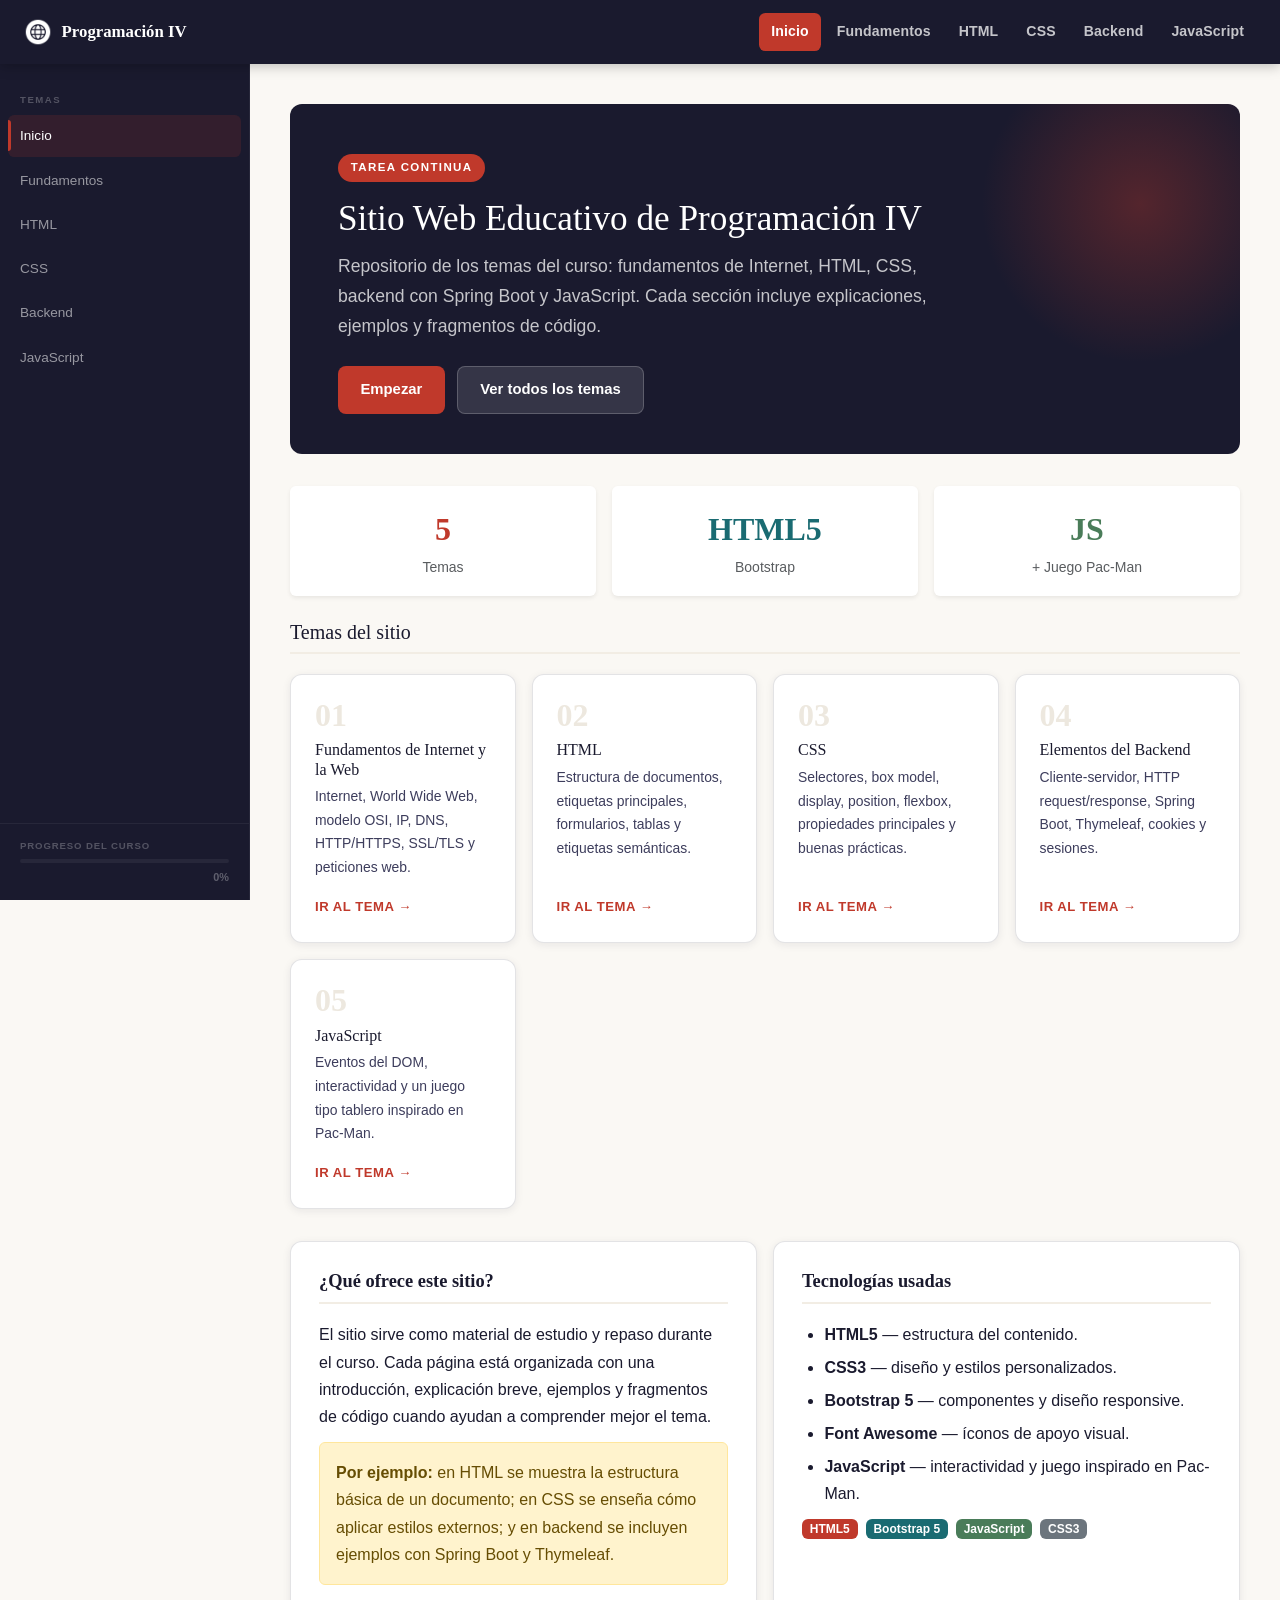
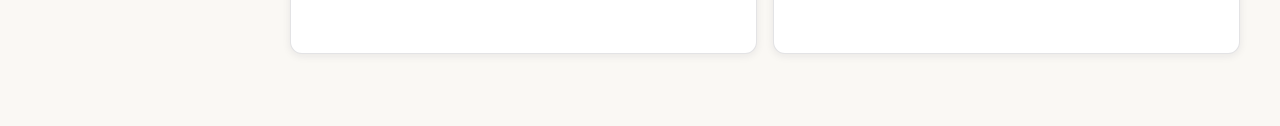
==== commit 6b514c49: "Finalizado" ====
--- a/index.html
+++ b/index.html
@@ -156,10 +156,6 @@
     </main>
 </div>
 
-<footer>
-    <div><strong>Programación IV — Tarea Continua</strong></div>
-</footer>
-
 <script src="js/main.js"></script>
 <script src="https://cdn.jsdelivr.net/npm/bootstrap@5.3.3/dist/js/bootstrap.bundle.min.js"></script>
 </body>
